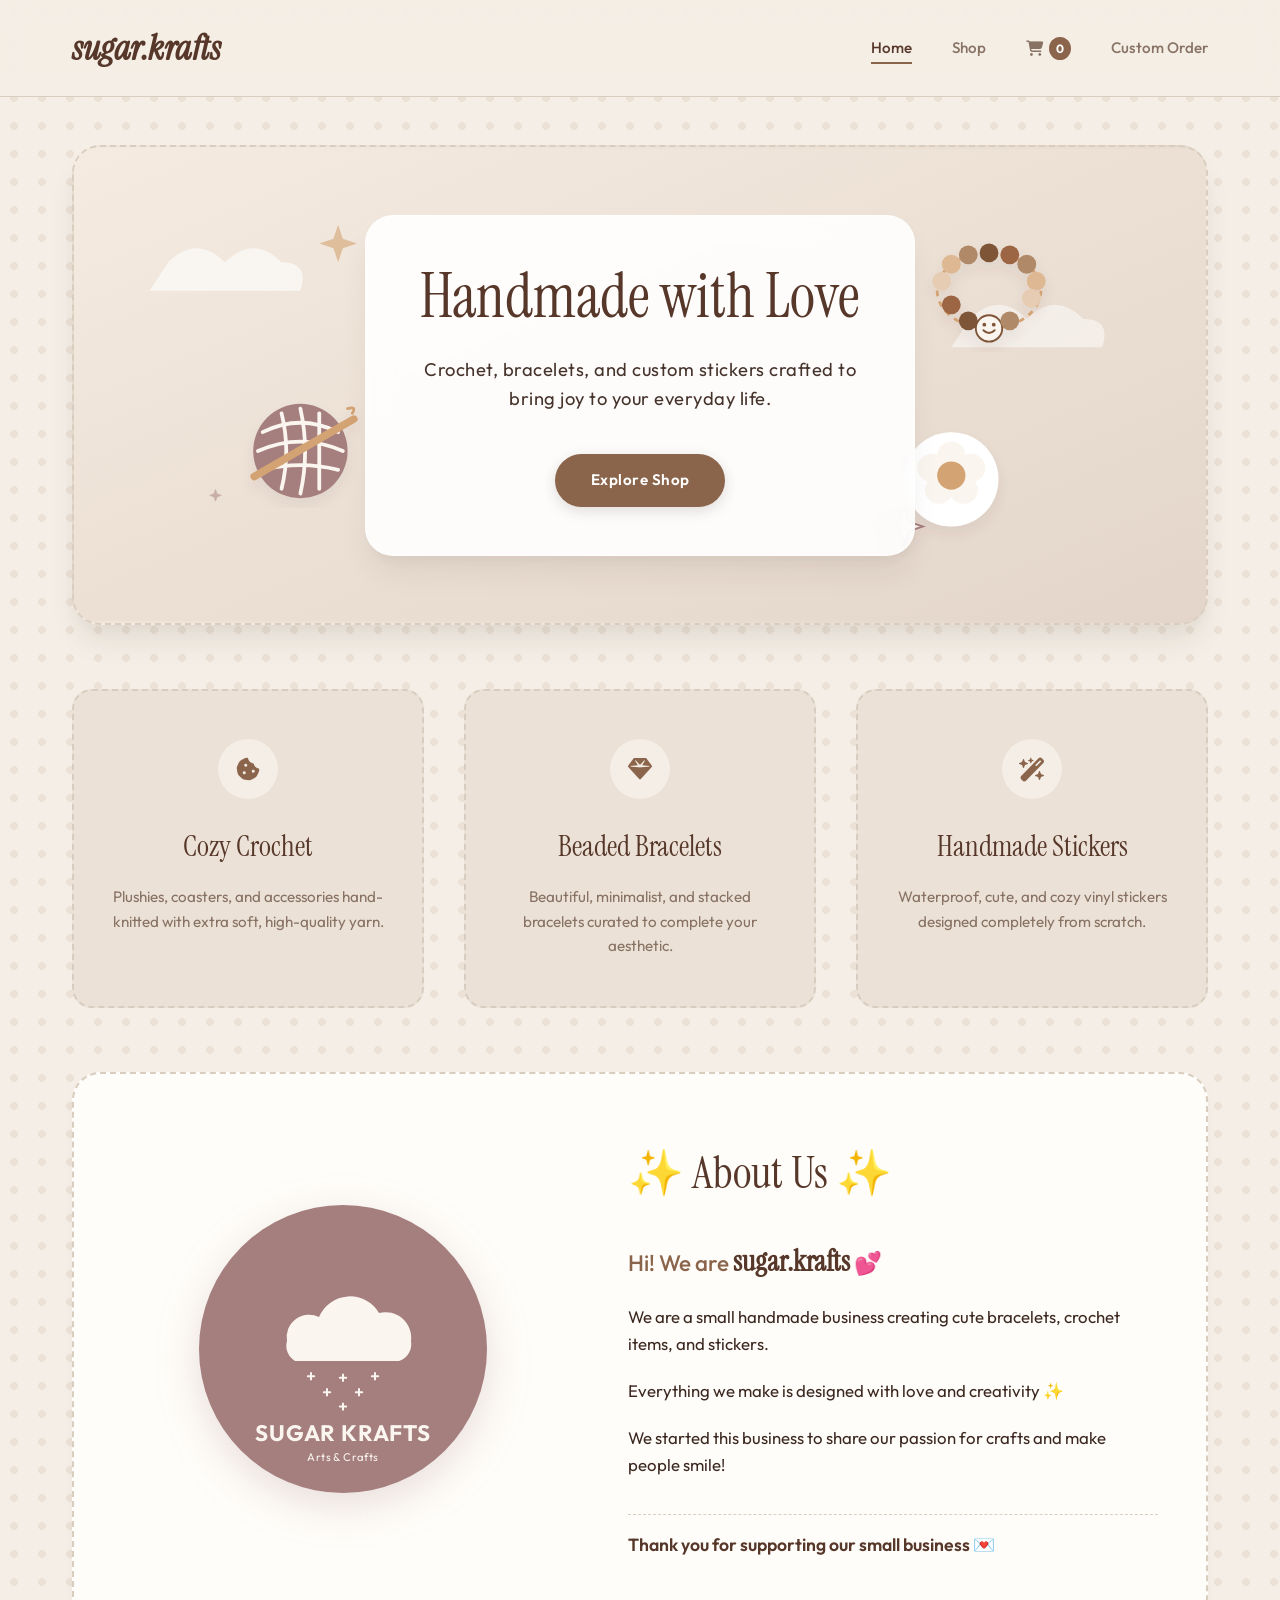
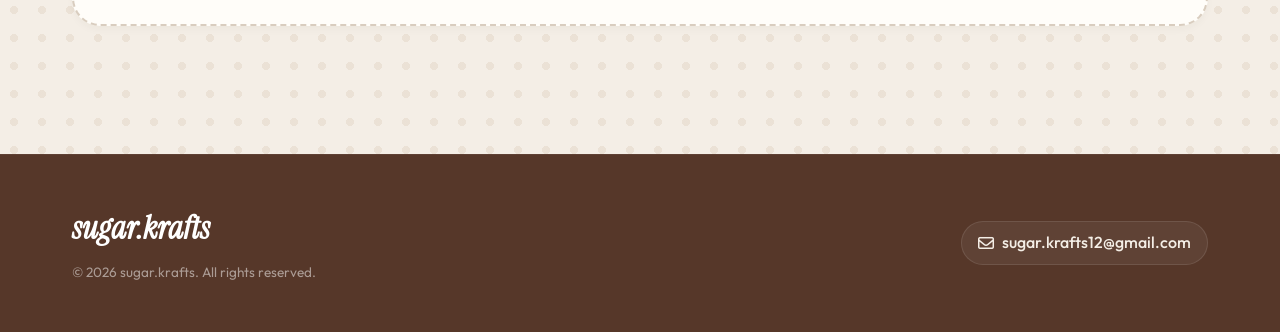
==== index.html @ 5dcd3167 "Initial commit with cute beige theme and aligned layouts" ====
<!DOCTYPE html>
<html lang="en">
<head>
    <meta charset="UTF-8">
    <meta name="viewport" content="width=device-width, initial-scale=1.0">
    <title>sugar.krafts | Aesthetic Handmade Goods</title>
    <meta name="description" content="Aesthetic handmade crochet, beaded bracelets, and vinyl stickers by sugar.krafts. Made with love.">
    <!-- Google Fonts for premium typography -->
    <link rel="preconnect" href="https://fonts.googleapis.com">
    <link rel="preconnect" href="https://fonts.gstatic.com" crossorigin>
    <link href="https://fonts.googleapis.com/css2?family=Instrument+Serif:ital@0;1&family=Outfit:wght@300;400;500;600;700&display=swap" rel="stylesheet">
    <!-- FontAwesome for icons -->
    <link rel="stylesheet" href="https://cdnjs.cloudflare.com/ajax/libs/font-awesome/6.4.0/css/all.min.css">
    <link rel="stylesheet" href="style.css">
</head>
<body>

    <!-- Header Navigation -->
    <header class="main-header">
        <div class="header-container">
            <a href="#home" class="logo" id="header-logo">sugar.krafts</a>
            <nav class="nav-links">
                <a href="#home" class="nav-link active" data-page="home">Home</a>
                <a href="#shop" class="nav-link" data-page="shop">Shop</a>
                <a href="#cart" class="nav-link cart-nav-btn" data-page="cart">
                    <i class="fa-solid fa-cart-shopping"></i> <span class="cart-count">0</span>
                </a>
                <a href="#custom-order" class="nav-link" data-page="custom-order">Custom Order</a>
            </nav>
            <button class="mobile-nav-toggle" aria-label="Toggle navigation">
                <i class="fa-solid fa-bars"></i>
            </button>
        </div>
    </header>

    <!-- Page Content Container -->
    <main class="content-container">

        <!-- HOME PAGE -->
        <section id="home-page" class="page-section active">
            <!-- Aesthetic Cartoon Hero Section -->
            <div class="hero-section hero-cartoon-bg">
                <div class="hero-vector-wrapper">
                    <!-- Cozy Cartoon Vector Scene -->
                    <svg viewBox="0 0 1200 500" width="100%" height="100%" class="hero-svg">
                        <defs>
                            <linearGradient id="pastel-grad" x1="0%" y1="0%" x2="100%" y2="100%">
                                <stop offset="0%" stop-color="#f5ebe0" />
                                <stop offset="100%" stop-color="#e3d5ca" />
                            </linearGradient>
                            <filter id="shadow" x="-10%" y="-10%" width="120%" height="120%">
                                <feDropShadow dx="0" dy="8" stdDeviation="6" flood-color="#5c4033" flood-opacity="0.08" />
                            </filter>
                        </defs>
                        <!-- Background -->
                        <rect width="1200" height="500" fill="url(#pastel-grad)" />
                        
                        <!-- Decorative Cartoon Clouds -->
                        <path d="M 100 120 Q 130 90 160 120 Q 190 90 220 120 Q 250 120 240 150 L 80 150 Z" fill="#ffffff" opacity="0.6" />
                        <path d="M 950 180 Q 980 150 1010 180 Q 1040 150 1070 180 Q 1100 180 1090 210 L 930 210 Z" fill="#ffffff" opacity="0.5" />
                        
                        <!-- Cartoon Sparkles -->
                        <path d="M 280 80 L 285 95 L 300 100 L 285 105 L 280 120 L 275 105 L 260 100 L 275 95 Z" fill="#d4a373" opacity="0.6" />
                        <path d="M 880 320 L 883 330 L 893 333 L 883 336 L 880 346 L 877 336 L 867 333 L 877 330 Z" fill="#a57e7e" opacity="0.7" />
                        <path d="M 150 360 L 152 365 L 157 367 L 152 369 L 150 374 L 148 369 L 143 367 L 148 365 Z" fill="#a57e7e" opacity="0.5" />
                        
                        <!-- Cartoon Crochet Yarn Ball (Vector Illustration) -->
                        <g transform="translate(180, 260)">
                            <g class="float-item" filter="url(#shadow)">
                                <circle cx="60" cy="60" r="50" fill="#a57e7e" />
                                <!-- Yarn strands pattern -->
                                <path d="M 20 40 Q 60 20 100 40" stroke="#faf5ef" stroke-width="4" fill="none" stroke-linecap="round" />
                                <path d="M 15 60 Q 60 40 105 60" stroke="#faf5ef" stroke-width="4" fill="none" stroke-linecap="round" />
                                <path d="M 20 80 Q 60 70 100 80" stroke="#faf5ef" stroke-width="4" fill="none" stroke-linecap="round" />
                                <path d="M 40 20 Q 50 60 40 100" stroke="#faf5ef" stroke-width="4" fill="none" stroke-linecap="round" />
                                <path d="M 60 15 Q 70 60 60 105" stroke="#faf5ef" stroke-width="4" fill="none" stroke-linecap="round" />
                                <path d="M 80 20 Q 80 60 80 100" stroke="#faf5ef" stroke-width="4" fill="none" stroke-linecap="round" />
                                <!-- Crochet Hook -->
                                <rect x="0" y="55" width="130" height="8" rx="4" transform="rotate(-30 60 60)" fill="#d4a373" />
                                <path d="M 115 20 Q 120 12 110 15" stroke="#d4a373" stroke-width="3" fill="none" stroke-linecap="round" />
                            </g>
                        </g>

                        <!-- Cartoon Smiley Beaded Bracelet (Vector Illustration) -->
                        <g transform="translate(900, 80)">
                            <g class="float-item float-delay" filter="url(#shadow)">
                                <!-- Elastic line -->
                                <ellipse cx="70" cy="70" rx="55" ry="40" fill="none" stroke="#d4a373" stroke-width="3" stroke-dasharray="6,6" />
                                <!-- Beads -->
                                <circle cx="20" cy="60" r="10" fill="#e6ccb2" />
                                <circle cx="30" cy="42" r="10" fill="#ddb892" />
                                <circle cx="48" cy="32" r="10" fill="#b08968" />
                                <circle cx="70" cy="30" r="10" fill="#7f5539" />
                                <circle cx="92" cy="32" r="10" fill="#9c6644" />
                                <circle cx="110" cy="42" r="10" fill="#b08968" />
                                <circle cx="120" cy="60" r="10" fill="#ddb892" />
                                <circle cx="115" cy="78" r="10" fill="#e6ccb2" />
                                <!-- Smiley center bead -->
                                <circle cx="70" cy="110" r="14" fill="#faf5ef" stroke="#7f5539" stroke-width="2" />
                                <circle cx="65" cy="106" r="2" fill="#7f5539" />
                                <circle cx="75" cy="106" r="2" fill="#7f5539" />
                                <path d="M 64 112 Q 70 118 76 112" stroke="#7f5539" stroke-width="2" fill="none" stroke-linecap="round" />
                                <!-- Other lower beads -->
                                <circle cx="48" cy="102" r="10" fill="#7f5539" />
                                <circle cx="92" cy="102" r="10" fill="#b08968" />
                                <circle cx="30" cy="85" r="10" fill="#9c6644" />
                            </g>
                        </g>

                        <!-- Cozy Cartoon Flower Sticker (Vector Illustration) -->
                        <g transform="translate(850, 270)">
                            <g class="float-item" filter="url(#shadow)">
                                <circle cx="80" cy="80" r="50" fill="#ffffff" /> <!-- Sticker diecut outline -->
                                <!-- Flower petals -->
                                <circle cx="80" cy="55" r="15" fill="#faf5ef" />
                                <circle cx="101" cy="68" r="15" fill="#faf5ef" />
                                <circle cx="93" cy="91" r="15" fill="#faf5ef" />
                                <circle cx="67" cy="91" r="15" fill="#faf5ef" />
                                <circle cx="59" cy="68" r="15" fill="#faf5ef" />
                                <!-- Center -->
                                <circle cx="80" cy="76" r="15" fill="#d4a373" />
                                <!-- Sparkle stickers -->
                                <path d="M 30 110 L 35 125 L 50 130 L 35 135 L 30 150 L 25 135 L 10 130 L 25 125 Z" fill="#faf5ef" stroke="#a57e7e" stroke-width="2" />
                            </g>
                        </g>
                    </svg>
                </div>
                <div class="hero-text-container">
                    <h1 class="hero-title">Handmade with Love</h1>
                    <p class="hero-subtitle">Crochet, bracelets, and custom stickers crafted to bring joy to your everyday life.</p>
                    <a href="#shop" class="btn btn-primary hero-btn">Explore Shop</a>
                </div>
            </div>

            <!-- Intro Info Section -->
            <section class="intro-section">
                <div class="intro-grid">
                    <div class="intro-card">
                        <span class="intro-icon"><i class="fa-solid fa-cookie-bite"></i></span>
                        <h3>Cozy Crochet</h3>
                        <p>Plushies, coasters, and accessories hand-knitted with extra soft, high-quality yarn.</p>
                    </div>
                    <div class="intro-card">
                        <span class="intro-icon"><i class="fa-solid fa-gem"></i></span>
                        <h3>Beaded Bracelets</h3>
                        <p>Beautiful, minimalist, and stacked bracelets curated to complete your aesthetic.</p>
                    </div>
                    <div class="intro-card">
                        <span class="intro-icon"><i class="fa-solid fa-wand-magic-sparkles"></i></span>
                        <h3>Handmade Stickers</h3>
                        <p>Waterproof, cute, and cozy vinyl stickers designed completely from scratch.</p>
                    </div>
                </div>
            </section>

            <!-- About Us Section (Matching User Image Request) -->
            <section class="about-section">
                <div class="about-grid">
                    <div class="about-logo-col">
                        <div class="about-logo-wrapper">
                            <!-- Custom SVG Logo Matching User's Image -->
                            <svg viewBox="0 0 400 400" class="about-logo-svg">
                                <circle cx="200" cy="200" r="180" fill="#a57e7e" />
                                <!-- Fluffy cloud -->
                                <path d="M 130 190 
                                         A 28 28 0 0 1 170 160 
                                         A 42 42 0 0 1 245 155 
                                         A 32 32 0 0 1 285 190 
                                         A 22 22 0 0 1 270 215 
                                         L 140 215 
                                         A 22 22 0 0 1 130 190 Z" fill="#faf5ef" />
                                <!-- Falling Rain Sparkles / Crosses -->
                                <path d="M 160 230 L 160 238 M 156 234 L 164 234" stroke="#faf5ef" stroke-width="2.5" stroke-linecap="round" />
                                <path d="M 200 232 L 200 240 M 196 236 L 204 236" stroke="#faf5ef" stroke-width="2.5" stroke-linecap="round" />
                                <path d="M 240 230 L 240 238 M 236 234 L 244 234" stroke="#faf5ef" stroke-width="2.5" stroke-linecap="round" />
                                <path d="M 180 250 L 180 258 M 176 254 L 184 254" stroke="#faf5ef" stroke-width="2.5" stroke-linecap="round" />
                                <path d="M 220 250 L 220 258 M 216 254 L 224 254" stroke="#faf5ef" stroke-width="2.5" stroke-linecap="round" />
                                <path d="M 200 268 L 200 276 M 196 272 L 204 272" stroke="#faf5ef" stroke-width="2.5" stroke-linecap="round" />
                                <!-- Text underneath -->
                                <text x="200" y="315" font-family="'Outfit', sans-serif" font-weight="700" font-size="28" fill="#faf5ef" text-anchor="middle" letter-spacing="1">SUGAR KRAFTS</text>
                                <text x="200" y="340" font-family="'Outfit', sans-serif" font-weight="400" font-size="14" fill="#faf5ef" text-anchor="middle" letter-spacing="0.5">Arts & Crafts</text>
                            </svg>
                        </div>
                    </div>
                    <div class="about-text-col">
                        <h2 class="about-title">✨ About Us ✨</h2>
                        <p class="about-greet">Hi! We are <em>sugar.krafts</em> 💕</p>
                        <p class="about-description">We are a small handmade business creating cute bracelets, crochet items, and stickers.</p>
                        <p class="about-desc-extra">Everything we make is designed with love and creativity ✨</p>
                        <p class="about-desc-extra">We started this business to share our passion for crafts and make people smile!</p>
                        <p class="about-thankyou">Thank you for supporting our small business 💌</p>
                    </div>
                </div>
            </section>
        </section>

        <!-- SHOP PAGE -->
        <section id="shop-page" class="page-section">
            <div class="shop-header">
                <h2 class="page-title">Shop Our Collection</h2>
                <p class="page-subtitle">Browse through our handmade treasures</p>
                <div class="category-filters">
                    <button class="filter-btn active" data-filter="all">All Items</button>
                    <button class="filter-btn" data-filter="crochet">Crochet</button>
                    <button class="filter-btn" data-filter="bracelets">Bracelets</button>
                    <button class="filter-btn" data-filter="stickers">Stickers</button>
                </div>
            </div>
            <div class="products-grid" id="shop-products-container">
                <!-- Loaded dynamically via JS -->
            </div>
        </section>

        <!-- CART PAGE -->
        <section id="cart-page" class="page-section">
            <h2 class="page-title">Your Cart</h2>
            <div class="cart-container">
                <div class="cart-items-wrapper" id="cart-items-container">
                    <!-- Dynamic Cart Items -->
                </div>
                <div class="cart-summary">
                    <h3>Order Summary</h3>
                    <div class="summary-row">
                        <span>Subtotal</span>
                        <span id="cart-subtotal">$0.00</span>
                    </div>
                    <div class="summary-row">
                        <span>Shipping</span>
                        <span class="shipping-free">FREE</span>
                    </div>
                    <hr>
                    <div class="summary-row total-row">
                        <span>Total</span>
                        <span id="cart-total">$0.00</span>
                    </div>
                    <button class="btn btn-primary checkout-btn" id="checkout-button">Proceed to Checkout</button>
                </div>
            </div>
        </section>

        <!-- CUSTOM ORDER PAGE -->
        <section id="custom-order-page" class="page-section">
            <div class="custom-order-header">
                <h2 class="page-title">Custom Order Request</h2>
                <p class="page-subtitle">Have a specific design, color palette, or idea in mind? Let us make it for you!</p>
            </div>
            <div class="custom-order-container">
                <form id="custom-order-form" class="custom-form">
                    <div class="form-grid">
                        <div class="form-group">
                            <label for="order-name">Your Name</label>
                            <input type="text" id="order-name" name="name" placeholder="Enter your full name" required>
                        </div>
                        <div class="form-group">
                            <label for="order-email">Email Address</label>
                            <input type="email" id="order-email" name="email" placeholder="example@email.com" required>
                        </div>
                    </div>
                    
                    <div class="form-group">
                        <label for="order-details">Order Details & Customization Ideas</label>
                        <textarea id="order-details" name="details" rows="5" placeholder="Describe the product, colors, size, stickers designs, or crochet specifications..." required></textarea>
                    </div>

                    <div class="form-group">
                        <label for="order-address">Pickup / Shipping Address</label>
                        <textarea id="order-address" name="address" rows="3" placeholder="Enter your full address" required></textarea>
                        <div class="shipping-warning-box">
                            <i class="fa-solid fa-circle-exclamation"></i>
                            <div class="warning-text">
                                <strong>Delivery Notice:</strong> We do not ship nationally. We only ship/deliver within <strong>Texas</strong>. Orders must be picked up in person unless you are located in <strong>Leander, TX</strong>.
                            </div>
                        </div>
                    </div>

                    <button type="submit" class="btn btn-primary submit-btn">
                        <span>Submit Custom Request</span>
                        <i class="fa-solid fa-paper-plane"></i>
                    </button>
                </form>
            </div>
        </section>

        <!-- Checkout Page -->
        <section id="checkout-page" class="page-section">
            <div class="custom-order-header">
                <h2 class="page-title">Checkout 🛒</h2>
                <p class="page-subtitle">Almost there! Fill in your details and we'll get your order ready.</p>
            </div>
            <div class="custom-order-container">
                <a href="#cart" style="display:inline-flex; align-items:center; gap:0.4rem; color:var(--color-primary); font-weight:600; margin-bottom:1rem; text-decoration:none; font-size:0.95rem;">
                    <i class="fa-solid fa-arrow-left"></i> Back to Cart
                </a>
                <div id="checkout-cart-summary" style="margin-bottom: 1.5rem; background: var(--color-bg-panel, #fff9f2); border: 1px solid var(--color-border); border-radius: var(--radius-md); padding: 1.2rem;"></div>
                <form id="checkout-form" class="custom-form">
                    <div class="form-grid">
                        <div class="form-group">
                            <label for="checkout-name">Your Name</label>
                            <input type="text" id="checkout-name" name="name" placeholder="Enter your full name" required>
                        </div>
                        <div class="form-group">
                            <label for="checkout-email">Email Address</label>
                            <input type="email" id="checkout-email" name="email" placeholder="example@email.com" required>
                        </div>
                    </div>

                    <div class="form-group">
                        <label for="checkout-delivery">Delivery Preference</label>
                        <select id="checkout-delivery" name="delivery" required style="padding: 0.9rem 1.2rem; border-radius: var(--radius-sm); border: 1px solid var(--color-border); background-color: var(--color-bg-base); color: var(--color-text-main); font-size: 0.95rem; width: 100%;">
                            <option value="pickup">Local Pickup (Leander, TX)</option>
                            <option value="shipping">Shipping (Texas Only)</option>
                        </select>
                    </div>

                    <div class="form-group">
                        <label for="checkout-address">Shipping / Pickup Address</label>
                        <textarea id="checkout-address" name="address" rows="3" placeholder="Enter your full address" required></textarea>
                        <div class="shipping-warning-box">
                            <i class="fa-solid fa-circle-exclamation"></i>
                            <div class="warning-text">
                                <strong>Delivery Notice:</strong> We only ship within <strong>Texas</strong>. Pickup is required in person if you are outside Leander, TX.
                            </div>
                        </div>
                    </div>

                    <button type="submit" class="btn btn-primary submit-btn">
                        <span>Send Order Request</span>
                        <i class="fa-solid fa-paper-plane"></i>
                    </button>
                </form>
            </div>
        </section>

    </main>

    <!-- Footer -->
    <footer class="main-footer">
        <div class="footer-container">
            <div class="footer-left">
                <span class="footer-logo">sugar.krafts</span>
                <p class="footer-copy">&copy; 2026 sugar.krafts. All rights reserved.</p>
            </div>
            <div class="footer-right">
                <a href="mailto:sugar.krafts12@gmail.com" class="footer-email">
                    <i class="fa-regular fa-envelope"></i> sugar.krafts12@gmail.com
                </a>
            </div>
        </div>
    </footer>

    <!-- Notification Toast -->
    <div id="toast-notification" class="toast">Added to cart!</div>

    <!-- Success Modal -->
    <div id="success-modal" class="modal">
        <div class="modal-content">
            <span class="modal-close">&times;</span>
            <div class="modal-icon"><i class="fa-solid fa-circle-check"></i></div>
            <h2>Order Draft Prepared!</h2>
            <p>We've attempted to open your mail client. If it did not open, click the button below to copy the order details and email them directly to <strong>sugar.krafts12@gmail.com</strong>.</p>
            
            <textarea id="modal-copy-text" readonly style="width:100%; height:120px; padding:0.8rem; border-radius:var(--radius-sm); border:1px solid var(--color-border); background-color:var(--color-bg-base); font-family:monospace; font-size:0.8rem; resize:none; margin-bottom:1rem;"></textarea>
            
            <button class="btn btn-primary modal-btn" id="modal-copy-btn" style="margin-bottom: 0.8rem; width: 100%;">
                <i class="fa-regular fa-copy"></i> Copy Order Details
            </button>
            <button class="btn btn-secondary modal-btn" id="modal-continue-btn" style="width: 100%;">Continue Shopping</button>
        </div>
    </div>



    <!-- JS Application Logic -->
    <script src="app.js"></script>
</body>
</html>
---- style.css ----
/* CSS Design System for sugar.krafts */

:root {
    /* Cute & Cozy Beige Themed Color Palette */
    --color-bg-base: hsl(33, 40%, 93%);        /* Warm soft beige background */
    --color-bg-card: hsl(33, 35%, 88%);        /* Cute medium beige for card structures */
    --color-bg-dark: hsl(33, 25%, 82%);        /* Deeper warm sand beige */
    --color-bg-panel: #fffdf9;                 /* Soft warm vanilla cream (replaced pure white for panels) */
    
    --color-primary: hsl(24, 30%, 42%);        /* Cozy warm milk chocolate brown */
    --color-primary-light: hsl(24, 25%, 55%);  /* Soft warm caramel */
    --color-primary-dark: hsl(18, 35%, 25%);   /* Rich dark cocoa brown */
    --color-accent: hsl(12, 45%, 62%);         /* Warm soft terracotta peach/rose */
    
    --color-text-main: hsl(18, 30%, 18%);      /* Deep warm cocoa for readability */
    --color-text-muted: hsl(24, 15%, 46%);     /* Warm muted taupe */
    --color-border: hsl(33, 25%, 80%);         /* Cozy beige borders */
    --color-white: #ffffff;
    
    /* Typography */
    --font-heading: 'Instrument Serif', Georgia, serif;
    --font-body: 'Outfit', -apple-system, BlinkMacSystemFont, "Segoe UI", Roboto, sans-serif;
    
    /* Effects - Bubbly and cute rounded corners */
    --radius-sm: 10px;
    --radius-md: 20px;
    --radius-lg: 28px;
    --shadow-sm: 0 4px 8px -1px rgba(60, 40, 30, 0.04);
    --shadow-md: 0 10px 20px -3px rgba(60, 40, 30, 0.06), 0 4px 8px -2px rgba(60, 40, 30, 0.03);
    --shadow-lg: 0 20px 30px -5px rgba(60, 40, 30, 0.08), 0 10px 15px -5px rgba(60, 40, 30, 0.04);
    --transition: all 0.3s cubic-bezier(0.4, 0, 0.2, 1);
}

/* Reset and Base Styles */
* {
    margin: 0;
    padding: 0;
    box-sizing: border-box;
}

html {
    scroll-behavior: smooth;
}

body {
    font-family: var(--font-body);
    background-color: var(--color-bg-base);
    color: var(--color-text-main);
    line-height: 1.6;
    overflow-x: hidden;
}

a {
    color: inherit;
    text-decoration: none;
    transition: var(--transition);
}

button, input, textarea {
    font-family: inherit;
    outline: none;
}

/* Main Layout Header */
.main-header {
    position: sticky;
    top: 0;
    background-color: hsla(33, 40%, 93%, 0.85);
    backdrop-filter: blur(12px);
    -webkit-backdrop-filter: blur(12px);
    border-bottom: 1px solid var(--color-border);
    z-index: 1000;
    transition: var(--transition);
}

.header-container {
    max-width: 1200px;
    margin: 0 auto;
    padding: 1.25rem 2rem;
    display: flex;
    justify-content: space-between;
    align-items: center;
}

.logo {
    font-family: var(--font-heading);
    font-size: 2.2rem;
    font-weight: 700;
    font-style: italic;
    color: var(--color-primary-dark);
    letter-spacing: -0.5px;
    display: inline-block;
    transition: transform 0.3s ease;
}

.logo:hover {
    transform: scale(1.03);
}

.nav-links {
    display: flex;
    gap: 2.5rem;
    align-items: center;
}

.nav-link {
    font-size: 0.95rem;
    font-weight: 500;
    color: var(--color-text-muted);
    position: relative;
    padding: 0.25rem 0;
}

.nav-link:hover, .nav-link.active {
    color: var(--color-primary-dark);
}

.nav-link::after {
    content: '';
    position: absolute;
    bottom: 0;
    left: 0;
    width: 100%;
    height: 2px;
    background-color: var(--color-primary);
    transform: scaleX(0);
    transform-origin: right;
    transition: transform 0.3s ease-in-out;
}

.nav-link:hover::after, .nav-link.active::after {
    transform: scaleX(1);
    transform-origin: left;
}

.cart-nav-btn {
    display: flex;
    align-items: center;
    gap: 0.4rem;
}

.cart-count {
    background-color: var(--color-primary);
    color: var(--color-white);
    font-size: 0.75rem;
    font-weight: 700;
    padding: 2px 7px;
    border-radius: 50%;
    transition: var(--transition);
}

.mobile-nav-toggle {
    display: none;
    background: none;
    border: none;
    font-size: 1.5rem;
    color: var(--color-primary-dark);
    cursor: pointer;
}

/* Page Navigation Management */
.page-section {
    display: none;
    opacity: 0;
    transform: translateY(20px);
    transition: opacity 0.4s ease, transform 0.4s ease;
}

.page-section.active {
    display: block;
    opacity: 1;
    transform: translateY(0);
}

.content-container {
    max-width: 1200px;
    margin: 0 auto;
    padding: 3rem 2rem;
    min-height: calc(100vh - 180px);
}

/* Hero Section (Home) */
.hero-section {
    position: relative;
    border-radius: var(--radius-lg);
    overflow: hidden;
    margin-bottom: 4rem;
    width: 100%;
    height: 480px;
    display: flex;
    align-items: center;
    justify-content: center;
    box-shadow: var(--shadow-lg);
}

.hero-image-wrapper {
    position: absolute;
    top: 0;
    left: 0;
    width: 100%;
    height: 100%;
    z-index: 1;
}

.hero-image {
    width: 100%;
    height: 100%;
    object-fit: cover;
    object-position: center;
    transition: transform 6s ease;
}

.hero-section:hover .hero-image {
    transform: scale(1.05);
}

.hero-overlay {
    position: absolute;
    top: 0;
    left: 0;
    width: 100%;
    height: 100%;
    background: linear-gradient(180deg, rgba(30, 20, 15, 0.45) 0%, rgba(30, 20, 15, 0.6) 100%);
    z-index: 2;
}

.hero-text-container {
    position: relative;
    z-index: 3;
    text-align: center;
    color: var(--color-white);
    max-width: 700px;
    padding: 2rem;
}

.hero-title {
    font-family: var(--font-heading);
    font-size: 5.5rem;
    font-weight: 400;
    line-height: 1.1;
    margin-bottom: 1.5rem;
    text-shadow: 0 4px 12px rgba(0, 0, 0, 0.2);
    animation: fadeInDown 1s ease;
}

.hero-subtitle {
    font-size: 1.15rem;
    font-weight: 300;
    letter-spacing: 0.5px;
    margin-bottom: 2.5rem;
    opacity: 0.95;
    text-shadow: 0 2px 6px rgba(0, 0, 0, 0.15);
}

/* Buttons */
.btn {
    display: inline-flex;
    align-items: center;
    justify-content: center;
    gap: 0.5rem;
    padding: 0.9rem 2.2rem;
    font-size: 0.95rem;
    font-weight: 600;
    letter-spacing: 0.5px;
    border-radius: 50px;
    border: none;
    cursor: pointer;
    transition: var(--transition);
}

.btn-primary {
    background-color: var(--color-primary);
    color: var(--color-white);
    box-shadow: 0 4px 14px rgba(60, 40, 30, 0.15);
}

.btn-primary:hover {
    background-color: var(--color-primary-dark);
    transform: translateY(-2px);
    box-shadow: 0 6px 20px rgba(60, 40, 30, 0.25);
}

.btn-secondary {
    background-color: transparent;
    border: 1.5px solid var(--color-primary);
    color: var(--color-primary);
}

.btn-secondary:hover {
    background-color: var(--color-primary);
    color: var(--color-white);
    transform: translateY(-2px);
}

/* Home Intro Section */
.intro-section {
    margin-bottom: 4rem;
}

.intro-grid {
    display: grid;
    grid-template-columns: repeat(auto-fit, minmax(280px, 1fr));
    gap: 2.5rem;
}

.intro-card {
    background-color: var(--color-bg-card);
    padding: 3rem 2rem;
    border-radius: var(--radius-md);
    text-align: center;
    border: 1px solid var(--color-border);
    transition: var(--transition);
}

.intro-card:hover {
    transform: translateY(-5px);
    box-shadow: var(--shadow-md);
    background-color: var(--color-bg-panel);
}

.intro-icon {
    display: inline-flex;
    justify-content: center;
    align-items: center;
    width: 60px;
    height: 60px;
    border-radius: 50%;
    background-color: var(--color-bg-base);
    color: var(--color-primary);
    font-size: 1.5rem;
    margin-bottom: 1.5rem;
    transition: var(--transition);
}

.intro-card:hover .intro-icon {
    background-color: var(--color-primary);
    color: var(--color-white);
}

.intro-card h3 {
    font-family: var(--font-heading);
    font-size: 1.8rem;
    font-weight: 500;
    margin-bottom: 1rem;
    color: var(--color-primary-dark);
}

.intro-card p {
    color: var(--color-text-muted);
    font-size: 0.95rem;
}

/* Page Headings / Section Titles */
.section-title {
    font-family: var(--font-heading);
    font-size: 3.2rem;
    font-weight: 500;
    text-align: center;
    margin-bottom: 3rem;
    color: var(--color-primary-dark);
}

.page-title {
    font-family: var(--font-heading);
    font-size: 3.8rem;
    font-weight: 500;
    color: var(--color-primary-dark);
    margin-bottom: 0.5rem;
}

.page-subtitle {
    font-size: 1.05rem;
    color: var(--color-text-muted);
    margin-bottom: 2rem;
}

/* Product Catalog Grid */
.products-grid, .featured-grid {
    display: grid;
    grid-template-columns: repeat(auto-fill, minmax(280px, 1fr));
    gap: 2.5rem;
}

.product-card {
    background-color: var(--color-bg-panel);
    border-radius: var(--radius-md);
    overflow: hidden;
    border: 1px solid var(--color-border);
    transition: var(--transition);
    display: flex;
    flex-direction: column;
}

.product-card:hover {
    transform: translateY(-6px);
    box-shadow: var(--shadow-md);
}

.product-image-container {
    position: relative;
    aspect-ratio: 1/1;
    overflow: hidden;
    background-color: var(--color-bg-card);
}

.product-img {
    width: 100%;
    height: 100%;
    object-fit: cover;
    transition: transform 0.5s ease;
}

.product-card:hover .product-img {
    transform: scale(1.06);
}

.product-tag {
    position: absolute;
    top: 1rem;
    left: 1rem;
    background-color: rgba(255, 253, 249, 0.9);
    backdrop-filter: blur(4px);
    color: var(--color-primary-dark);
    font-size: 0.75rem;
    font-weight: 600;
    padding: 0.3rem 0.8rem;
    border-radius: 20px;
    letter-spacing: 0.5px;
    text-transform: uppercase;
}

.product-info {
    padding: 1.5rem;
    display: flex;
    flex-direction: column;
    flex-grow: 1;
}

.product-title {
    font-family: var(--font-heading);
    font-size: 1.6rem;
    font-weight: 500;
    color: var(--color-primary-dark);
    margin-bottom: 0.5rem;
}

.product-desc {
    font-size: 0.9rem;
    color: var(--color-text-muted);
    margin-bottom: 1.25rem;
    line-height: 1.5;
    flex-grow: 1;
}

.product-meta {
    display: flex;
    justify-content: space-between;
    align-items: center;
    margin-top: auto;
}

.product-price {
    font-size: 1.25rem;
    font-weight: 600;
    color: var(--color-primary-dark);
}

.add-to-cart-btn {
    width: 42px;
    height: 42px;
    border-radius: 50%;
    background-color: var(--color-bg-base);
    border: 1px solid var(--color-border);
    color: var(--color-primary);
    cursor: pointer;
    display: flex;
    align-items: center;
    justify-content: center;
    transition: var(--transition);
}

.add-to-cart-btn:hover {
    background-color: var(--color-primary);
    color: var(--color-white);
    border-color: var(--color-primary);
    transform: rotate(90deg);
}

/* Shop Filters */
.shop-header {
    text-align: center;
    margin-bottom: 3.5rem;
}

.category-filters {
    display: flex;
    justify-content: center;
    gap: 1rem;
    margin-top: 1.5rem;
    flex-wrap: wrap;
}

.filter-btn {
    padding: 0.6rem 1.5rem;
    border-radius: 30px;
    font-size: 0.9rem;
    font-weight: 500;
    background-color: var(--color-bg-card);
    border: 1px solid var(--color-border);
    color: var(--color-text-muted);
    cursor: pointer;
    transition: var(--transition);
}

.filter-btn:hover, .filter-btn.active {
    background-color: var(--color-primary);
    color: var(--color-white);
    border-color: var(--color-primary);
    box-shadow: 0 4px 10px rgba(60, 40, 30, 0.1);
}

/* Cart Page */
.cart-container {
    display: grid;
    grid-template-columns: 2fr 1fr;
    gap: 3rem;
    align-items: start;
    margin-top: 2rem;
}

.cart-items-wrapper {
    display: flex;
    flex-direction: column;
    gap: 1.5rem;
}

.empty-cart-message {
    text-align: center;
    padding: 4rem 2rem;
    background-color: var(--color-bg-panel);
    border-radius: var(--radius-md);
    border: 1px solid var(--color-border);
}

.empty-cart-message i {
    font-size: 3rem;
    color: var(--color-border);
    margin-bottom: 1.5rem;
}

.empty-cart-message h3 {
    font-size: 1.4rem;
    margin-bottom: 0.5rem;
}

.empty-cart-message p {
    color: var(--color-text-muted);
    margin-bottom: 1.5rem;
}

.cart-item {
    background-color: var(--color-bg-panel);
    border-radius: var(--radius-md);
    padding: 1.5rem;
    display: flex;
    gap: 1.5rem;
    border: 1px solid var(--color-border);
    align-items: center;
    transition: var(--transition);
}

.cart-item:hover {
    box-shadow: var(--shadow-sm);
}

.cart-item-img-container {
    width: 80px;
    height: 80px;
    border-radius: var(--radius-sm);
    overflow: hidden;
    background-color: var(--color-bg-card);
}

.cart-item-img {
    width: 100%;
    height: 100%;
    object-fit: cover;
}

.cart-item-info {
    flex-grow: 1;
}

.cart-item-title {
    font-family: var(--font-heading);
    font-size: 1.4rem;
    color: var(--color-primary-dark);
    margin-bottom: 0.25rem;
}

.cart-item-category {
    font-size: 0.8rem;
    text-transform: uppercase;
    color: var(--color-text-muted);
    letter-spacing: 0.5px;
}

.cart-item-price {
    font-weight: 600;
    color: var(--color-primary-dark);
    margin-top: 0.25rem;
}

.cart-item-controls {
    display: flex;
    align-items: center;
    gap: 1.25rem;
}

.quantity-controller {
    display: flex;
    align-items: center;
    border: 1px solid var(--color-border);
    border-radius: 20px;
    background-color: var(--color-bg-base);
    overflow: hidden;
}

.quantity-btn {
    background: none;
    border: none;
    width: 32px;
    height: 32px;
    font-size: 0.85rem;
    cursor: pointer;
    color: var(--color-text-muted);
    display: flex;
    align-items: center;
    justify-content: center;
    transition: var(--transition);
}

.quantity-btn:hover {
    background-color: var(--color-border);
    color: var(--color-primary-dark);
}

.quantity-display {
    width: 32px;
    text-align: center;
    font-size: 0.95rem;
    font-weight: 600;
}

.cart-item-remove {
    background: none;
    border: none;
    color: var(--color-text-muted);
    cursor: pointer;
    font-size: 1.15rem;
    transition: var(--transition);
    width: 36px;
    height: 36px;
    border-radius: 50%;
    display: flex;
    align-items: center;
    justify-content: center;
}

.cart-item-remove:hover {
    background-color: hsl(0, 100%, 97%);
    color: hsl(0, 70%, 50%);
}

.cart-summary {
    background-color: var(--color-bg-panel);
    border-radius: var(--radius-md);
    padding: 2rem;
    border: 1px solid var(--color-border);
    box-shadow: var(--shadow-sm);
}

.cart-summary h3 {
    font-family: var(--font-heading);
    font-size: 1.8rem;
    margin-bottom: 1.5rem;
    color: var(--color-primary-dark);
}

.summary-row {
    display: flex;
    justify-content: space-between;
    margin-bottom: 1rem;
    font-size: 0.95rem;
}

.summary-row span:first-child {
    color: var(--color-text-muted);
}

.shipping-free {
    color: var(--color-accent) !important;
    font-weight: 600;
}

.cart-summary hr {
    border: 0;
    border-top: 1px solid var(--color-border);
    margin: 1.5rem 0;
}

.total-row {
    font-size: 1.25rem;
    font-weight: 700;
    color: var(--color-primary-dark);
    margin-bottom: 2rem;
}

.checkout-btn {
    width: 100%;
}

/* Custom Order Page */
.custom-order-header {
    text-align: center;
    margin-bottom: 3rem;
}

.custom-order-container {
    max-width: 800px;
    margin: 0 auto;
    background-color: var(--color-bg-panel);
    border-radius: var(--radius-lg);
    padding: 3rem;
    border: 1px solid var(--color-border);
    box-shadow: var(--shadow-md);
}

.custom-form {
    display: flex;
    flex-direction: column;
    gap: 1.75rem;
}

.form-grid {
    display: grid;
    grid-template-columns: 1fr 1fr;
    gap: 1.5rem;
}

.form-group {
    display: flex;
    flex-direction: column;
    gap: 0.5rem;
}

.form-group label {
    font-size: 0.9rem;
    font-weight: 600;
    color: var(--color-primary-dark);
}

.form-group input, .form-group textarea {
    padding: 0.9rem 1.2rem;
    border-radius: var(--radius-sm);
    border: 1px solid var(--color-border);
    background-color: var(--color-bg-base);
    color: var(--color-text-main);
    font-size: 0.95rem;
    transition: var(--transition);
}

.form-group input:focus, .form-group textarea:focus {
    border-color: var(--color-primary-light);
    background-color: var(--color-white);
    box-shadow: 0 0 0 4px hsla(25, 35%, 35%, 0.08);
}

.form-group textarea {
    resize: vertical;
}

.submit-btn {
    align-self: flex-start;
    padding: 1rem 2.5rem;
}

/* Footer Section */
.main-footer {
    background-color: var(--color-primary-dark);
    color: var(--color-bg-base);
    border-top: 1px solid rgba(255, 255, 255, 0.05);
    margin-top: 5rem;
}

.footer-container {
    max-width: 1200px;
    margin: 0 auto;
    padding: 3rem 2rem;
    display: flex;
    justify-content: space-between;
    align-items: center;
}

.footer-logo {
    font-family: var(--font-heading);
    font-size: 2rem;
    font-weight: 700;
    font-style: italic;
    color: var(--color-white);
    margin-bottom: 0.5rem;
    display: block;
}

.footer-copy {
    font-size: 0.85rem;
    color: rgba(255, 255, 255, 0.5);
}

.footer-email {
    font-size: 1rem;
    font-weight: 500;
    color: var(--color-bg-base);
    display: flex;
    align-items: center;
    gap: 0.5rem;
    padding: 0.5rem 1rem;
    border-radius: 30px;
    background-color: rgba(255, 255, 255, 0.06);
    border: 1px solid rgba(255, 255, 255, 0.1);
}

.footer-email:hover {
    background-color: var(--color-white);
    color: var(--color-primary-dark);
    transform: translateY(-2px);
}

/* Notification Toast */
.toast {
    position: fixed;
    bottom: 2rem;
    left: 50%;
    transform: translateX(-50%) translateY(100px);
    background-color: var(--color-primary-dark);
    color: var(--color-white);
    padding: 0.8rem 1.8rem;
    border-radius: 50px;
    font-size: 0.9rem;
    font-weight: 600;
    box-shadow: var(--shadow-lg);
    z-index: 2000;
    opacity: 0;
    transition: transform 0.4s cubic-bezier(0.175, 0.885, 0.32, 1.275), opacity 0.4s ease;
}

.toast.show {
    transform: translateX(-50%) translateY(0);
    opacity: 1;
}

/* Modal Popup */
.modal {
    position: fixed;
    top: 0;
    left: 0;
    width: 100%;
    height: 100%;
    background-color: rgba(30, 20, 15, 0.6);
    backdrop-filter: blur(6px);
    z-index: 3000;
    display: flex;
    align-items: center;
    justify-content: center;
    opacity: 0;
    pointer-events: none;
    transition: opacity 0.3s ease;
}

.modal.show {
    opacity: 1;
    pointer-events: auto;
}

.modal-content {
    background-color: var(--color-bg-panel);
    padding: 3rem 2.5rem;
    border-radius: var(--radius-lg);
    max-width: 480px;
    width: 90%;
    text-align: center;
    position: relative;
    border: 1px solid var(--color-border);
    box-shadow: var(--shadow-lg);
    transform: scale(0.9);
    transition: transform 0.3s cubic-bezier(0.175, 0.885, 0.32, 1.275);
}

.modal.show .modal-content {
    transform: scale(1);
}

.modal-close {
    position: absolute;
    top: 1.5rem;
    right: 1.5rem;
    font-size: 1.5rem;
    color: var(--color-text-muted);
    cursor: pointer;
    transition: var(--transition);
}

.modal-close:hover {
    color: var(--color-primary-dark);
}

.modal-icon {
    font-size: 4rem;
    color: hsl(120, 40%, 45%);
    margin-bottom: 1.5rem;
}

.modal-content h2 {
    font-family: var(--font-heading);
    font-size: 2.2rem;
    color: var(--color-primary-dark);
    margin-bottom: 1rem;
}

.modal-content p {
    color: var(--color-text-muted);
    margin-bottom: 2rem;
    font-size: 0.95rem;
}

.modal-btn {
    width: 100%;
}

/* Cartoon Vector Hero Styles */
.hero-cartoon-bg {
    background: linear-gradient(135deg, #f5ebe0 0%, #e3d5ca 100%);
    position: relative;
}

.hero-vector-wrapper {
    position: absolute;
    top: 0;
    left: 0;
    width: 100%;
    height: 100%;
    z-index: 1;
    overflow: hidden;
}

.hero-svg {
    width: 100%;
    height: 100%;
    object-fit: cover;
}

.hero-section.hero-cartoon-bg .hero-text-container {
    background: rgba(255, 255, 255, 0.9);
    backdrop-filter: blur(12px);
    -webkit-backdrop-filter: blur(12px);
    border-radius: var(--radius-lg);
    border: 1px solid rgba(255, 255, 255, 0.5);
    padding: 3rem 2.5rem;
    max-width: 550px;
    box-shadow: var(--shadow-lg);
}

.hero-section.hero-cartoon-bg .hero-title {
    color: var(--color-primary-dark);
    font-size: 3.8rem;
    text-shadow: none;
}

.hero-section.hero-cartoon-bg .hero-subtitle {
    color: var(--color-text-main);
    text-shadow: none;
    font-weight: 400;
}

/* About Us Section Styles */
.about-section {
    background-color: var(--color-bg-panel);
    border-radius: var(--radius-lg);
    padding: 4rem 3rem;
    border: 1px solid var(--color-border);
    box-shadow: var(--shadow-sm);
    margin-top: 0;
}

.about-grid {
    display: grid;
    grid-template-columns: 1fr 1.2fr;
    gap: 4rem;
    align-items: center;
}

.about-logo-col {
    display: flex;
    justify-content: center;
    align-items: center;
}

.about-logo-wrapper {
    width: 320px;
    height: 320px;
    max-width: 100%;
}

.about-logo-svg {
    width: 100%;
    height: 100%;
    filter: drop-shadow(0 12px 20px rgba(165, 126, 126, 0.25));
    transition: transform 0.5s cubic-bezier(0.175, 0.885, 0.32, 1.275);
}

.about-logo-svg:hover {
    transform: scale(1.04) rotate(-2deg);
}

.about-text-col {
    display: flex;
    flex-direction: column;
    gap: 1.25rem;
}

.about-title {
    font-family: var(--font-heading);
    font-size: 2.8rem;
    font-weight: 500;
    color: var(--color-primary-dark);
    margin-bottom: 0.5rem;
}

.about-greet {
    font-size: 1.4rem;
    font-weight: 500;
    color: var(--color-primary);
}

.about-greet em {
    font-style: normal;
    font-family: var(--font-heading);
    font-size: 1.8rem;
    font-weight: 700;
    color: var(--color-primary-dark);
}

.about-description, .about-desc-extra {
    font-size: 1.05rem;
    color: var(--color-text-main);
    line-height: 1.6;
}

.about-thankyou {
    font-size: 1.1rem;
    font-weight: 600;
    color: var(--color-primary-dark);
    margin-top: 1rem;
    padding-top: 1rem;
    border-top: 1px dashed var(--color-border);
}

/* Shipping Notice Box */
.shipping-warning-box {
    display: flex;
    gap: 1rem;
    background-color: hsl(25, 45%, 95%);
    border: 1px solid hsl(25, 30%, 88%);
    padding: 1.2rem;
    border-radius: var(--radius-sm);
    margin-top: 0.5rem;
    align-items: flex-start;
}

.shipping-warning-box i {
    color: var(--color-accent);
    font-size: 1.3rem;
    margin-top: 0.1rem;
}

.warning-text {
    font-size: 0.85rem;
    color: var(--color-text-main);
    line-height: 1.5;
}

.warning-text strong {
    color: var(--color-primary-dark);
}

/* Animations */
@keyframes fadeInDown {
    from {
        opacity: 0;
        transform: translateY(-30px);
    }
    to {
        opacity: 1;
        transform: translateY(0);
    }
}

/* Responsive Styling */
@media (max-width: 992px) {
    .cart-container {
        grid-template-columns: 1fr;
    }
    
    .hero-title {
        font-size: 4rem;
    }
    
    .about-grid {
        grid-template-columns: 1fr;
        gap: 3rem;
    }
    
    .about-text-col {
        text-align: center;
        align-items: center;
    }
}

@media (max-width: 768px) {
    .mobile-nav-toggle {
        display: block;
    }
    
    .nav-links {
        position: absolute;
        top: 100%;
        left: 0;
        width: 100%;
        background-color: var(--color-bg-base);
        border-bottom: 1px solid var(--color-border);
        flex-direction: column;
        padding: 2rem;
        gap: 1.5rem;
        box-shadow: var(--shadow-md);
        transform: translateY(-100%);
        opacity: 0;
        pointer-events: none;
        transition: var(--transition);
    }
    
    .nav-links.open {
        transform: translateY(0);
        opacity: 1;
        pointer-events: auto;
    }
    
    .hero-title {
        font-size: 3.2rem;
    }
    
    .hero-section {
        height: 380px;
    }
    
    .form-grid {
        grid-template-columns: 1fr;
    }
    
    .custom-order-container {
        padding: 2rem 1.5rem;
    }
    
    .about-section {
        padding: 3rem 1.5rem;
    }
    
    .footer-container {
        flex-direction: column;
        gap: 2rem;
        text-align: center;
    }
}

.config-help {
    font-size: 0.8rem;
    color: var(--color-text-muted);
    margin-top: 0.25rem;
    line-height: 1.4;
}

.config-help a {
    color: var(--color-primary);
    text-decoration: underline;
    font-weight: 600;
}

.config-help a:hover {
    color: var(--color-primary-dark);
}

/* Cute & Crafty Aesthetic Additions */
.product-card, .intro-card, .cart-item, .cart-summary, .custom-order-container, .modal-content, .about-section, .hero-section {
    border: 2px dashed var(--color-border) !important; /* Crafty dashed borders */
}

/* Cute sparkle indicators for titles */
.section-title::before, .page-title::before {
    content: "✨ ";
    font-size: 2.2rem;
    vertical-align: middle;
}
.section-title::after, .page-title::after {
    content: " ✨";
    font-size: 2.2rem;
    vertical-align: middle;
}

/* Bouncy, bubbly button transitions */
.btn, .filter-btn, .quantity-btn, .cart-item-remove {
    transition: transform 0.3s cubic-bezier(0.175, 0.885, 0.32, 1.275), background-color 0.3s ease, box-shadow 0.3s ease !important;
}

.btn:hover, .filter-btn:hover {
    transform: scale(1.05) translateY(-3px) !important;
}

.btn:active, .filter-btn:active {
    transform: scale(0.95) translateY(0) !important;
}

/* Subtle cute polka-dot pattern background for the layout */
body {
    background-image: radial-gradient(var(--color-bg-card) 20%, transparent 20%);
    background-size: 28px 28px;
    background-color: var(--color-bg-base);
}

/* Cute tags styling */
.product-tag {
    border: 1px dashed var(--color-primary-light);
    border-radius: 12px;
}

/* Soft floating animations for cartoon elements */
@keyframes float {
    0% { transform: translateY(0px) rotate(0deg); }
    50% { transform: translateY(-8px) rotate(1deg); }
    100% { transform: translateY(0px) rotate(0deg); }
}

.hero-svg .float-item {
    animation: float 6s ease-in-out infinite;
}

.hero-svg .float-item.float-delay {
    animation-delay: 2.5s;
}
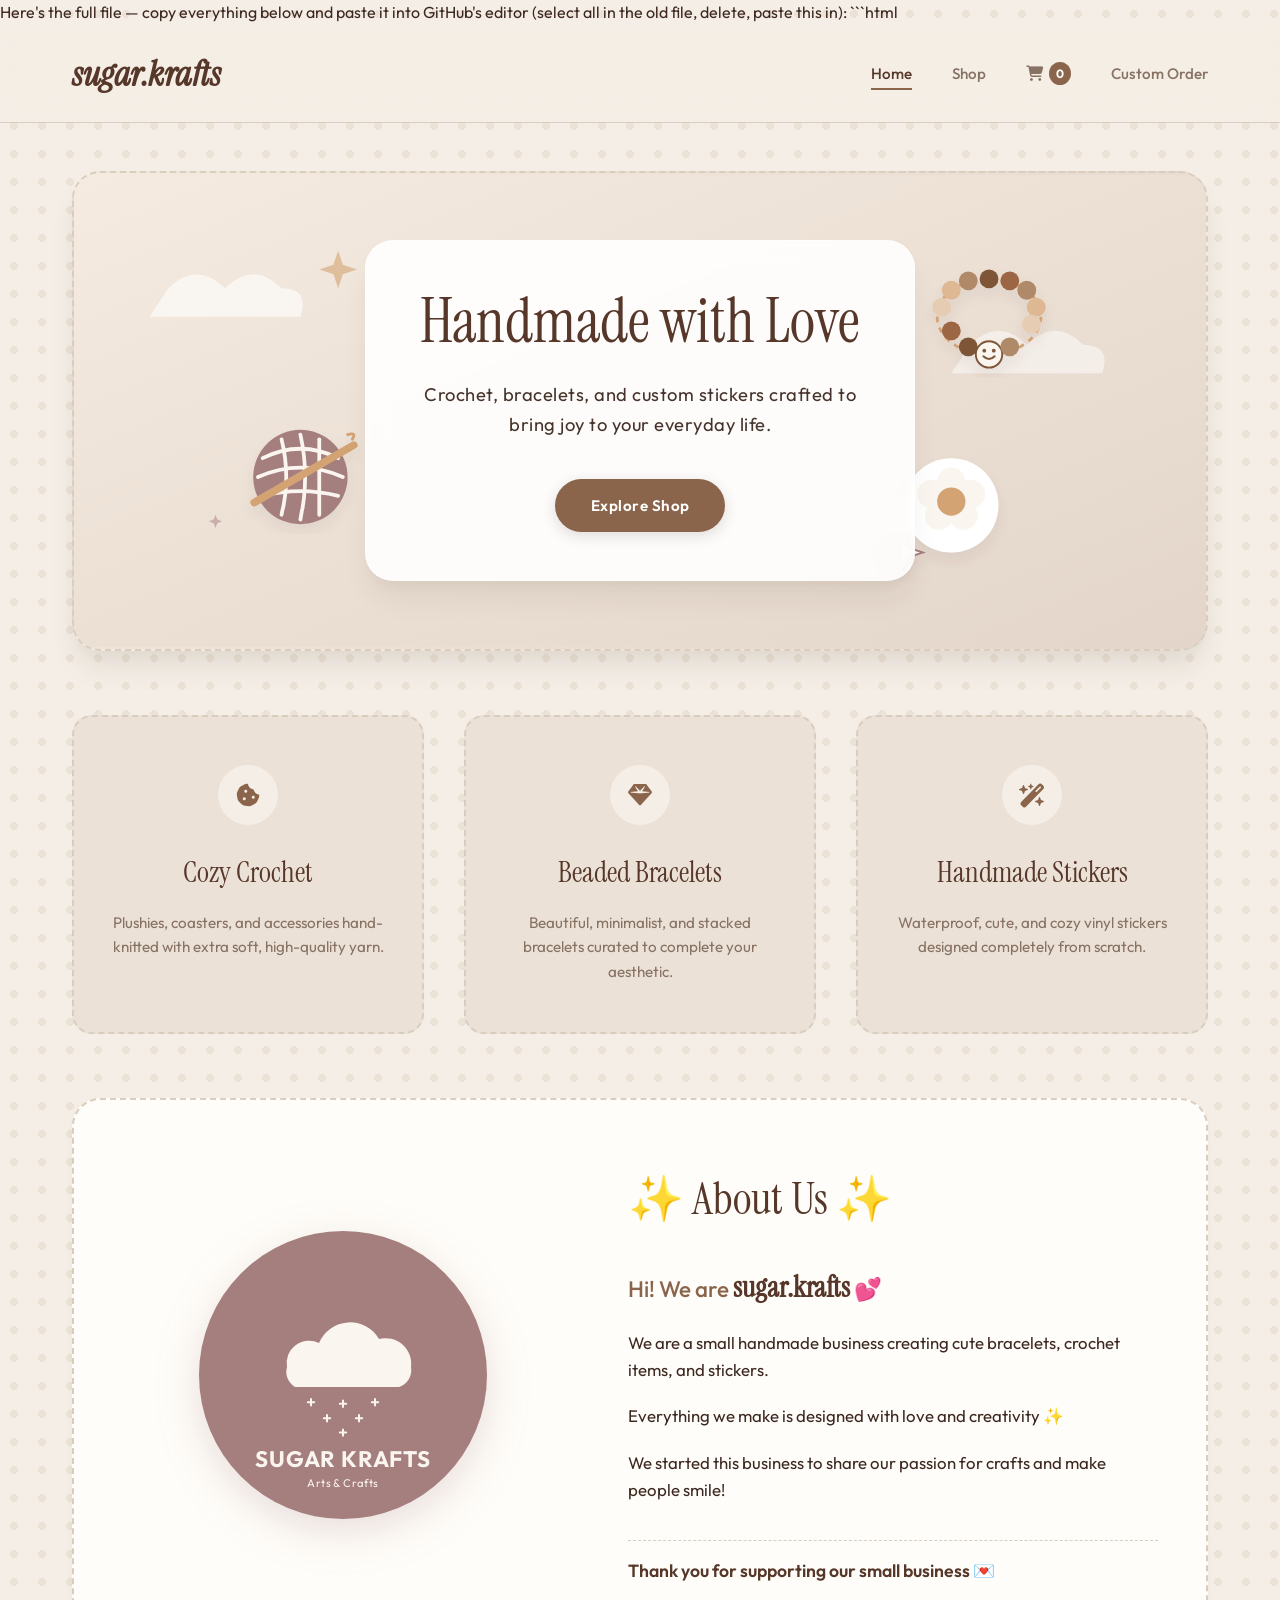
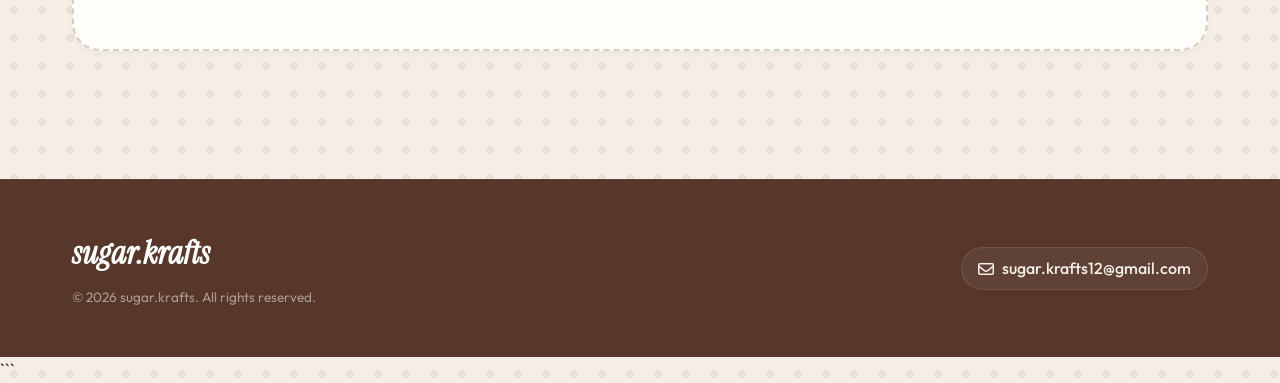
==== commit d4f34190: "Update index.html" ====
--- a/index.html
+++ b/index.html
@@ -1,10 +1,36 @@
+Here's the full file — copy everything below and paste it into GitHub's editor (select all in the old file, delete, paste this in):
+
+```html
 <!DOCTYPE html>
 <html lang="en">
 <head>
+    
     <meta charset="UTF-8">
     <meta name="viewport" content="width=device-width, initial-scale=1.0">
     <title>sugar.krafts | Aesthetic Handmade Goods</title>
     <meta name="description" content="Aesthetic handmade crochet, beaded bracelets, and vinyl stickers by sugar.krafts. Made with love.">
+
+    <!-- Canonical URL -->
+    <link rel="canonical" href="https://sugarkrafts12-commits.github.io/sugar-krafts-new/" />
+
+    <!-- Google Search Console verification -->
+    <!-- Replace the content value with the exact code Search Console gives you when you add your property -->
+    <meta name="google-site-verification" content="PASTE_YOUR_VERIFICATION_CODE_HERE" />
+
+    <!-- Open Graph (Facebook, Instagram, iMessage, WhatsApp link previews) -->
+    <meta property="og:type" content="website" />
+    <meta property="og:title" content="sugar.krafts | Aesthetic Handmade Goods" />
+    <meta property="og:description" content="Aesthetic handmade crochet, beaded bracelets, and vinyl stickers by sugar.krafts. Made with love." />
+    <meta property="og:url" content="https://sugarkrafts12-commits.github.io/sugar-krafts-new/" />
+    <!-- Add a real image URL below once you have a logo or product photo hosted (e.g. in your repo) -->
+    <meta property="og:image" content="https://sugarkrafts12-commits.github.io/sugar-krafts-new/preview.jpg" />
+
+    <!-- Twitter / X card -->
+    <meta name="twitter:card" content="summary_large_image" />
+    <meta name="twitter:title" content="sugar.krafts | Aesthetic Handmade Goods" />
+    <meta name="twitter:description" content="Aesthetic handmade crochet, beaded bracelets, and vinyl stickers by sugar.krafts. Made with love." />
+    <meta name="twitter:image" content="https://sugarkrafts12-commits.github.io/sugar-krafts-new/preview.jpg" />
+
     <!-- Google Fonts for premium typography -->
     <link rel="preconnect" href="https://fonts.googleapis.com">
     <link rel="preconnect" href="https://fonts.gstatic.com" crossorigin>
@@ -374,3 +400,4 @@
     <script src="app.js"></script>
 </body>
 </html>
+```
